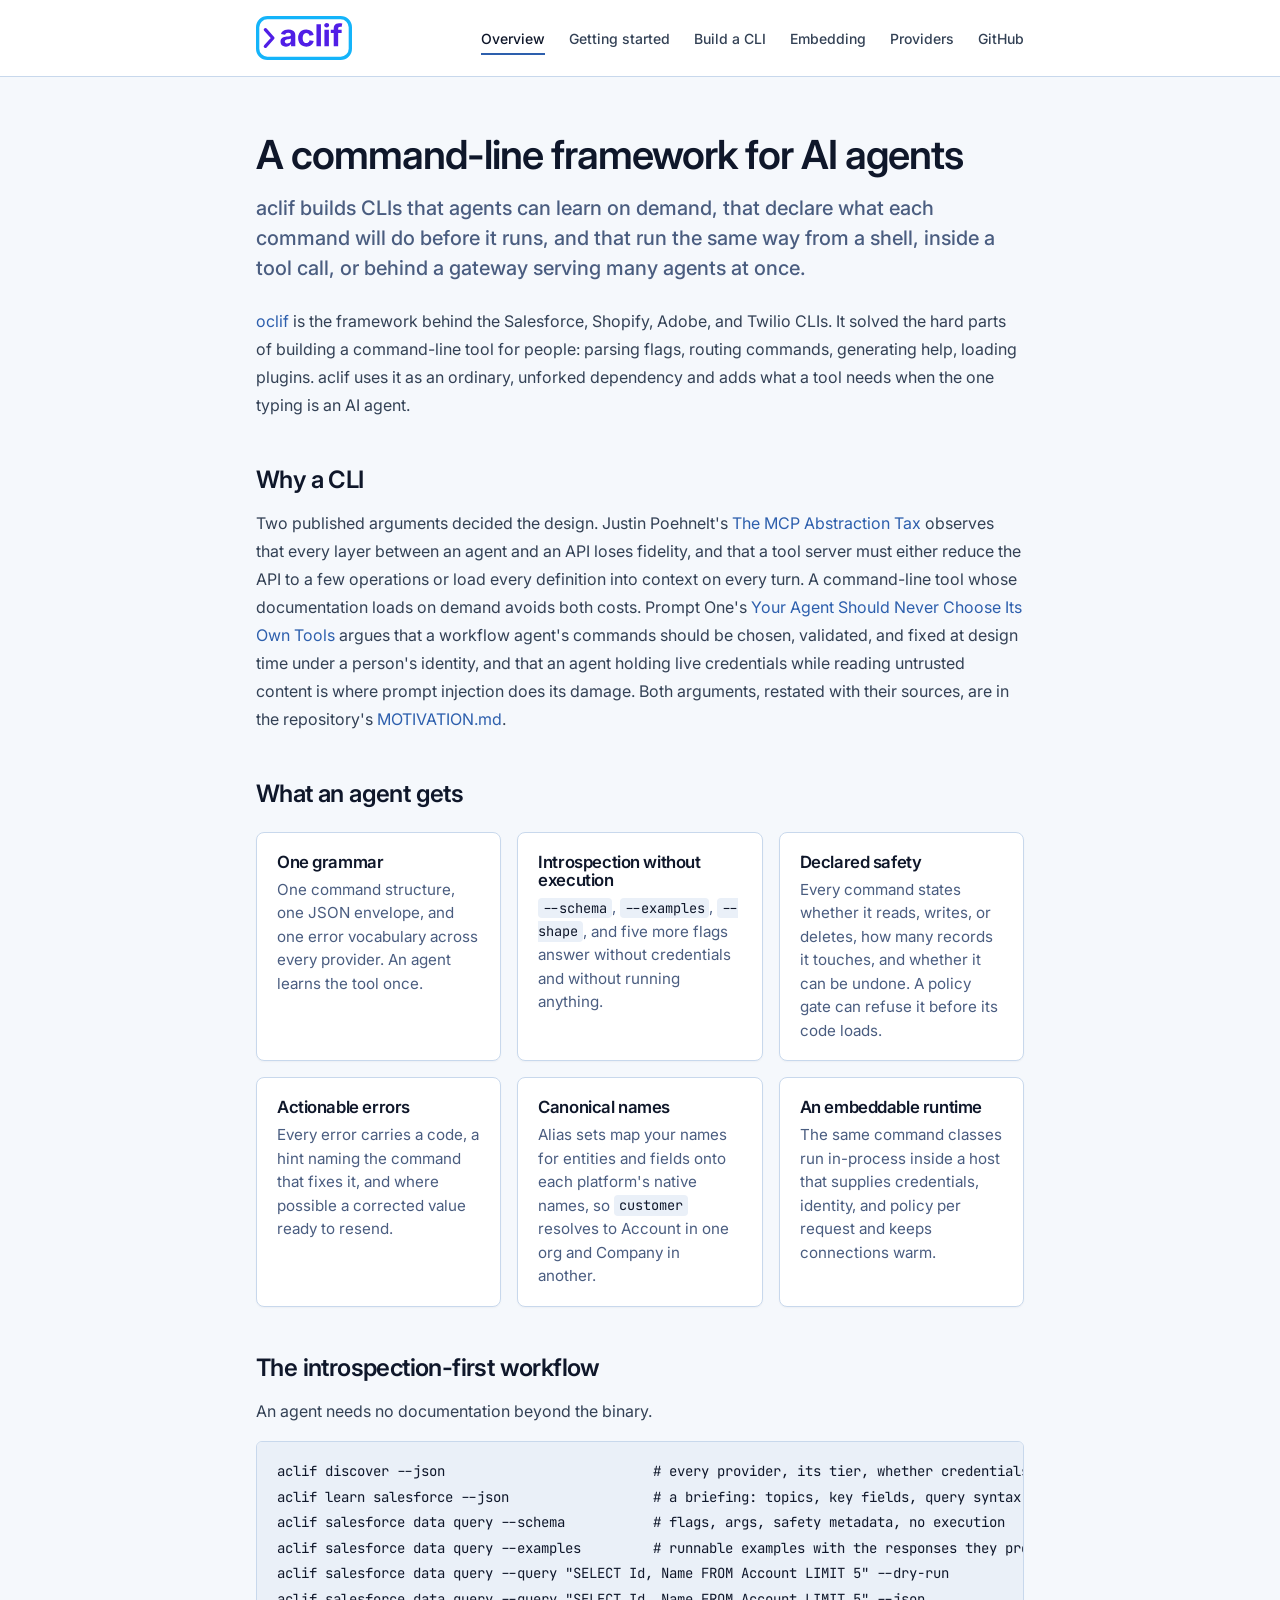
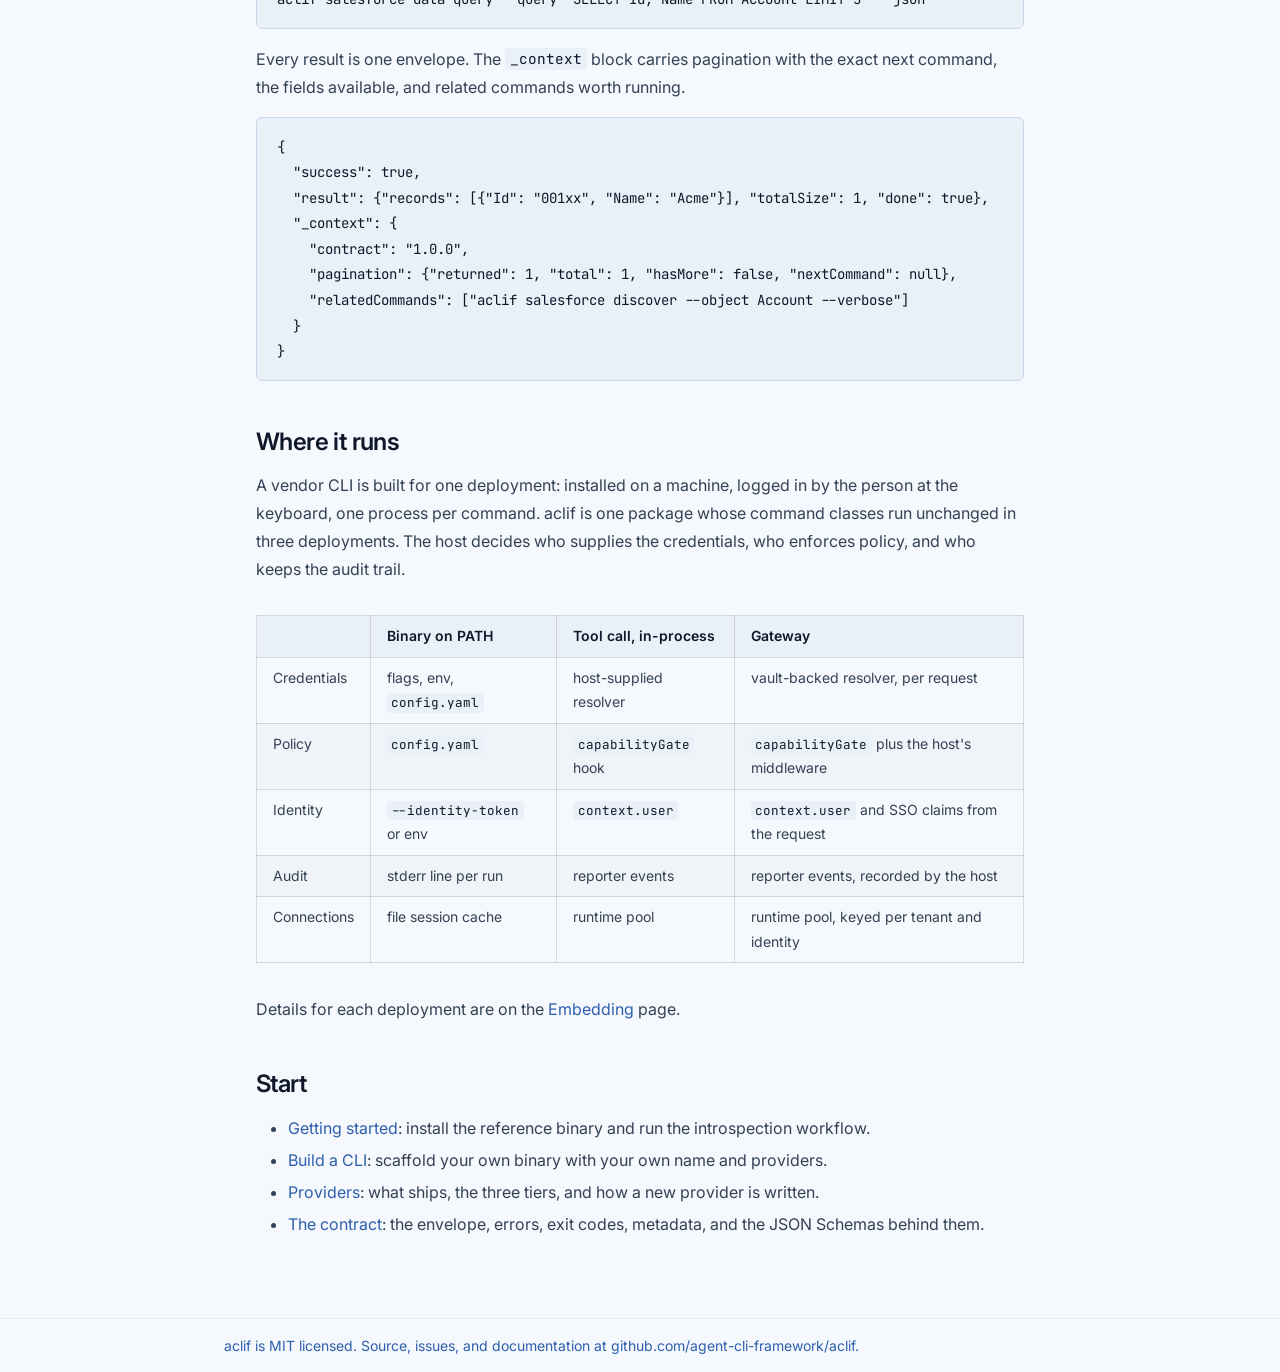
==== index.html @ 1b796805 "First draft" ====
<!doctype html>
<html lang="en">
<head>
<meta charset="utf-8">
<meta name="viewport" content="width=device-width, initial-scale=1">
<title>aclif, the Agent CLI Framework</title>
<meta name="description" content="aclif is a framework for building command-line tools that AI agents use to reach SaaS platforms: one grammar, self-describing commands, declared safety metadata, and an embeddable runtime.">
<link rel="preconnect" href="https://fonts.googleapis.com">
<link rel="preconnect" href="https://fonts.gstatic.com" crossorigin>
<link rel="stylesheet" href="https://fonts.googleapis.com/css2?family=Inter:wght@400;500;600;700&family=JetBrains+Mono:wght@400;500&display=swap">
<link rel="stylesheet" href="styles.css">
</head>
<body>
<header class="site">
  <div class="inner">
    <a class="brand" href="./"><img src="img/aclif-logo.svg" alt="aclif" width="96" height="44"></a>
    <nav>
      <a href="./" aria-current="page">Overview</a>
      <a href="getting-started.html">Getting started</a>
      <a href="build-a-cli.html">Build a CLI</a>
      <a href="embedding.html">Embedding</a>
      <a href="providers.html">Providers</a>
      <a href="https://github.com/agent-cli-framework/aclif">GitHub</a>
    </nav>
  </div>
</header>

<main>
<h1>A command-line framework for AI agents</h1>
<p class="lede">aclif builds CLIs that agents can learn on demand, that declare what each command will do before it runs, and that run the same way from a shell, inside a tool call, or behind a gateway serving many agents at once.</p>

<p><a href="https://oclif.io">oclif</a> is the framework behind the Salesforce, Shopify, Adobe, and Twilio CLIs. It solved the hard parts of building a command-line tool for people: parsing flags, routing commands, generating help, loading plugins. aclif uses it as an ordinary, unforked dependency and adds what a tool needs when the one typing is an AI agent.</p>

<h2>Why a CLI</h2>

<p>Two published arguments decided the design. Justin Poehnelt's <a href="https://justin.poehnelt.com/posts/mcp-abstraction-tax/">The MCP Abstraction Tax</a> observes that every layer between an agent and an API loses fidelity, and that a tool server must either reduce the API to a few operations or load every definition into context on every turn. A command-line tool whose documentation loads on demand avoids both costs. Prompt One's <a href="https://www.promptone.ai/blog/agent-should-never-choose-its-own-tools/">Your Agent Should Never Choose Its Own Tools</a> argues that a workflow agent's commands should be chosen, validated, and fixed at design time under a person's identity, and that an agent holding live credentials while reading untrusted content is where prompt injection does its damage. Both arguments, restated with their sources, are in the repository's <a href="https://github.com/agent-cli-framework/aclif/blob/main/docs/MOTIVATION.md">MOTIVATION.md</a>.</p>

<h2>What an agent gets</h2>

<div class="cards">
  <div class="card">
    <h3>One grammar</h3>
    <p>One command structure, one JSON envelope, and one error vocabulary across every provider. An agent learns the tool once.</p>
  </div>
  <div class="card">
    <h3>Introspection without execution</h3>
    <p><code>--schema</code>, <code>--examples</code>, <code>--shape</code>, and five more flags answer without credentials and without running anything.</p>
  </div>
  <div class="card">
    <h3>Declared safety</h3>
    <p>Every command states whether it reads, writes, or deletes, how many records it touches, and whether it can be undone. A policy gate can refuse it before its code loads.</p>
  </div>
  <div class="card">
    <h3>Actionable errors</h3>
    <p>Every error carries a code, a hint naming the command that fixes it, and where possible a corrected value ready to resend.</p>
  </div>
  <div class="card">
    <h3>Canonical names</h3>
    <p>Alias sets map your names for entities and fields onto each platform's native names, so <code>customer</code> resolves to Account in one org and Company in another.</p>
  </div>
  <div class="card">
    <h3>An embeddable runtime</h3>
    <p>The same command classes run in-process inside a host that supplies credentials, identity, and policy per request and keeps connections warm.</p>
  </div>
</div>

<h2>The introspection-first workflow</h2>

<p>An agent needs no documentation beyond the binary.</p>

<pre><code>aclif discover --json                          # every provider, its tier, whether credentials are configured
aclif learn salesforce --json                  # a briefing: topics, key fields, query syntax, auth paths
aclif salesforce data query --schema           # flags, args, safety metadata, no execution
aclif salesforce data query --examples         # runnable examples with the responses they produce
aclif salesforce data query --query "SELECT Id, Name FROM Account LIMIT 5" --dry-run
aclif salesforce data query --query "SELECT Id, Name FROM Account LIMIT 5" --json</code></pre>

<p>Every result is one envelope. The <code>_context</code> block carries pagination with the exact next command, the fields available, and related commands worth running.</p>

<pre><code>{
  "success": true,
  "result": {"records": [{"Id": "001xx", "Name": "Acme"}], "totalSize": 1, "done": true},
  "_context": {
    "contract": "1.0.0",
    "pagination": {"returned": 1, "total": 1, "hasMore": false, "nextCommand": null},
    "relatedCommands": ["aclif salesforce discover --object Account --verbose"]
  }
}</code></pre>

<h2>Where it runs</h2>

<p>A vendor CLI is built for one deployment: installed on a machine, logged in by the person at the keyboard, one process per command. aclif is one package whose command classes run unchanged in three deployments. The host decides who supplies the credentials, who enforces policy, and who keeps the audit trail.</p>

<div class="table-wrap">
<table>
<thead><tr><th></th><th>Binary on PATH</th><th>Tool call, in-process</th><th>Gateway</th></tr></thead>
<tbody>
<tr><td>Credentials</td><td>flags, env, <code>config.yaml</code></td><td>host-supplied resolver</td><td>vault-backed resolver, per request</td></tr>
<tr><td>Policy</td><td><code>config.yaml</code></td><td><code>capabilityGate</code> hook</td><td><code>capabilityGate</code> plus the host's middleware</td></tr>
<tr><td>Identity</td><td><code>--identity-token</code> or env</td><td><code>context.user</code></td><td><code>context.user</code> and SSO claims from the request</td></tr>
<tr><td>Audit</td><td>stderr line per run</td><td>reporter events</td><td>reporter events, recorded by the host</td></tr>
<tr><td>Connections</td><td>file session cache</td><td>runtime pool</td><td>runtime pool, keyed per tenant and identity</td></tr>
</tbody>
</table>
</div>

<p>Details for each deployment are on the <a href="embedding.html">Embedding</a> page.</p>

<h2>Start</h2>

<ul>
  <li><a href="getting-started.html">Getting started</a>: install the reference binary and run the introspection workflow.</li>
  <li><a href="build-a-cli.html">Build a CLI</a>: scaffold your own binary with your own name and providers.</li>
  <li><a href="providers.html">Providers</a>: what ships, the three tiers, and how a new provider is written.</li>
  <li><a href="https://github.com/agent-cli-framework/aclif/blob/main/docs/CONTRACT.md">The contract</a>: the envelope, errors, exit codes, metadata, and the JSON Schemas behind them.</li>
</ul>
</main>

<footer class="site">
  <div class="inner">
    aclif is MIT licensed. Source, issues, and documentation at <a href="https://github.com/agent-cli-framework/aclif">github.com/agent-cli-framework/aclif</a>.
  </div>
</footer>
</body>
</html>
---- styles.css ----
/* Tokens ported from the promptone.ai website theme ("Ocean Vivid"):
   blue-tinted neutrals for surfaces and borders, royal blue for every
   action, flat fills, dense radii. Light only, matching the site. */
:root {
  --bg100: #f5f8fc;   /* page ground */
  --bg200: #ffffff;   /* panels, header */
  --bg300: #eaf0f8;   /* tinted fills, code */
  --bg400: #c8d8ec;   /* borders, dividers */
  --fg100: #0f172a;   /* primary text */
  --fg200: #334155;   /* body text */
  --fg300: #4a5d80;   /* muted */
  --fg400: #2d5fad;   /* emphasized text, footer links */
  --accent100: #2d5fad; /* primary action */
  --accent200: #1e3a7b; /* links, hover */
  --accent300: #8cb4d8; /* highlight */
  --radius-sm: 0.25rem;
  --radius-md: 0.375rem;
  --radius-xl: 0.5rem;
  --shadow-card: 0 1px 2px rgba(15, 23, 42, 0.04);
  --shadow-card-hover: 0 2px 8px rgba(15, 23, 42, 0.08);
  --sans: "Inter", -apple-system, BlinkMacSystemFont, "Segoe UI", Roboto, sans-serif;
  --mono: "JetBrains Mono", "Fira Code", Consolas, monospace;
  --max: 768px;
  color-scheme: light;
}

*, *::before, *::after { box-sizing: border-box; margin: 0; padding: 0; }

html {
  -webkit-font-smoothing: antialiased;
  -moz-osx-font-smoothing: grayscale;
  text-rendering: optimizeLegibility;
  scroll-behavior: smooth;
}

body {
  background: var(--bg100);
  color: var(--fg100);
  font-family: var(--sans);
  font-size: 1rem;
  line-height: 1.5;
  min-height: 100vh;
}

::selection { background: var(--accent100); color: #fff; }
:focus-visible { outline: 2px solid var(--accent100); outline-offset: 2px; }

/* Header: white panel, blue-slate hairline, bold wordmark, medium nav links
   with a 2px royal-blue underline on hover and on the current page. */
header.site {
  position: sticky;
  top: 0;
  z-index: 20;
  background: var(--bg200);
  border-bottom: 1px solid var(--bg400);
}
header.site .inner {
  max-width: var(--max);
  margin: 0 auto;
  padding: 1rem 2rem;
  display: flex;
  flex-wrap: wrap;
  align-items: center;
  gap: 0.5rem 2rem;
}
header.site .brand {
  display: flex;
  align-items: center;
  margin-right: auto;
  text-decoration: none;
}
header.site .brand img {
  display: block;
  height: 44px;
  width: auto;
}
header.site nav {
  display: flex;
  flex-wrap: wrap;
  gap: 0.4rem 1.5rem;
}
header.site nav a {
  position: relative;
  color: var(--fg200);
  font-size: 0.875rem;
  font-weight: 500;
  text-decoration: none;
  padding: 0.25rem 0;
  transition: color 150ms ease;
}
header.site nav a::after {
  content: "";
  position: absolute;
  left: 0; right: 0; bottom: -2px;
  height: 2px;
  background: var(--accent100);
  transform: scaleX(0);
  transform-origin: left;
  transition: transform 150ms ease;
}
header.site nav a:hover,
header.site nav a[aria-current="page"] { color: var(--fg100); }
header.site nav a:hover::after,
header.site nav a[aria-current="page"]::after { transform: scaleX(1); }

/* Prose: the site's Article shell */
main {
  max-width: var(--max);
  margin: 0 auto;
  padding: 2rem 2rem 4rem;
  color: var(--fg200);
  line-height: 1.75;
}
@media (min-width: 1024px) {
  header.site .inner, main, footer.site .inner { padding-left: 4rem; padding-right: 4rem; }
  :root { --max: 896px; }
}

h1, h2, h3 {
  color: var(--fg100);
  font-weight: 600;
  line-height: 1.1;
  letter-spacing: -0.025em;
}
h1 { font-size: 2.5rem; margin: 1.5rem 0 1rem; }
h2 { font-size: 1.5rem; margin: 3rem 0 1rem; }
h3 { font-size: 1.25rem; margin: 2rem 0 0.5rem; }
p { margin: 1rem 0; }
p.lede {
  font-size: 1.25rem;
  font-weight: 500;
  line-height: 1.5;
  color: var(--fg300);
  margin: 0 0 1.5rem;
}
strong { color: var(--fg100); }

a { color: var(--accent100); text-decoration: none; }
main a:hover { text-decoration: underline; text-underline-offset: 2px; }

ul, ol { margin: 1rem 0; padding-left: 2rem; }
ul { list-style: disc; }
ol { list-style: decimal; }
li { margin: 0.25rem 0; }

/* Code: JetBrains Mono, tinted fill, dense radius */
code, kbd, samp, pre { font-family: var(--mono); }
code {
  font-size: 0.9em;
  background: var(--bg300);
  padding: 0.1em 0.35em;
  border-radius: var(--radius-sm);
  color: var(--fg100);
}
pre {
  background: var(--bg300);
  border: 1px solid var(--bg400);
  border-radius: var(--radius-md);
  padding: 1rem 1.25rem;
  margin: 1rem 0;
  overflow-x: auto;
  line-height: 1.6;
}
pre code {
  background: none;
  padding: 0;
  font-size: 0.875rem;
  color: var(--fg100);
}

/* Tables: bordered cells, tinted header row, faint even-row stripe */
.table-wrap { overflow-x: auto; margin: 2rem 0; }
table {
  border-collapse: collapse;
  border-spacing: 0;
  width: 100%;
  font-size: 0.875rem;
}
th, td {
  border: 1px solid rgba(0, 0, 0, 0.12);
  padding: 0.5rem 1rem;
  text-align: left;
  vertical-align: top;
}
th { background: var(--bg300); color: var(--fg100); font-weight: 600; }
tr:nth-child(even) td { background: rgba(0, 0, 0, 0.02); }

/* Cards: white panels on the blue-white ground, quiet elevation */
.cards {
  display: grid;
  grid-template-columns: repeat(auto-fit, minmax(230px, 1fr));
  gap: 1rem;
  margin: 1.5rem 0;
}
.card {
  background: var(--bg200);
  border: 1px solid var(--bg400);
  border-radius: var(--radius-xl);
  box-shadow: var(--shadow-card);
  padding: 1.25rem 1.25rem 1.1rem;
  transition: box-shadow 150ms ease;
}
.card:hover { box-shadow: var(--shadow-card-hover); }
.card h3 { margin: 0 0 0.4rem; font-size: 1.05rem; }
.card p { margin: 0; color: var(--fg300); font-size: 0.95rem; line-height: 1.55; }

.note {
  margin: 1rem 0;
  padding-left: 1rem;
  border-left: 3px solid var(--accent100);
  color: var(--fg300);
}

/* Footer: faint top rule, small blue-slate text */
footer.site {
  border-top: 1px solid rgba(0, 0, 0, 0.06);
  background: var(--bg100);
  color: var(--fg400);
  font-size: 0.875rem;
}
footer.site .inner {
  max-width: var(--max);
  margin: 0 auto;
  padding: 1rem 2rem;
}
footer.site a { color: var(--fg400); text-decoration: none; }
footer.site a:hover { color: var(--accent100); }
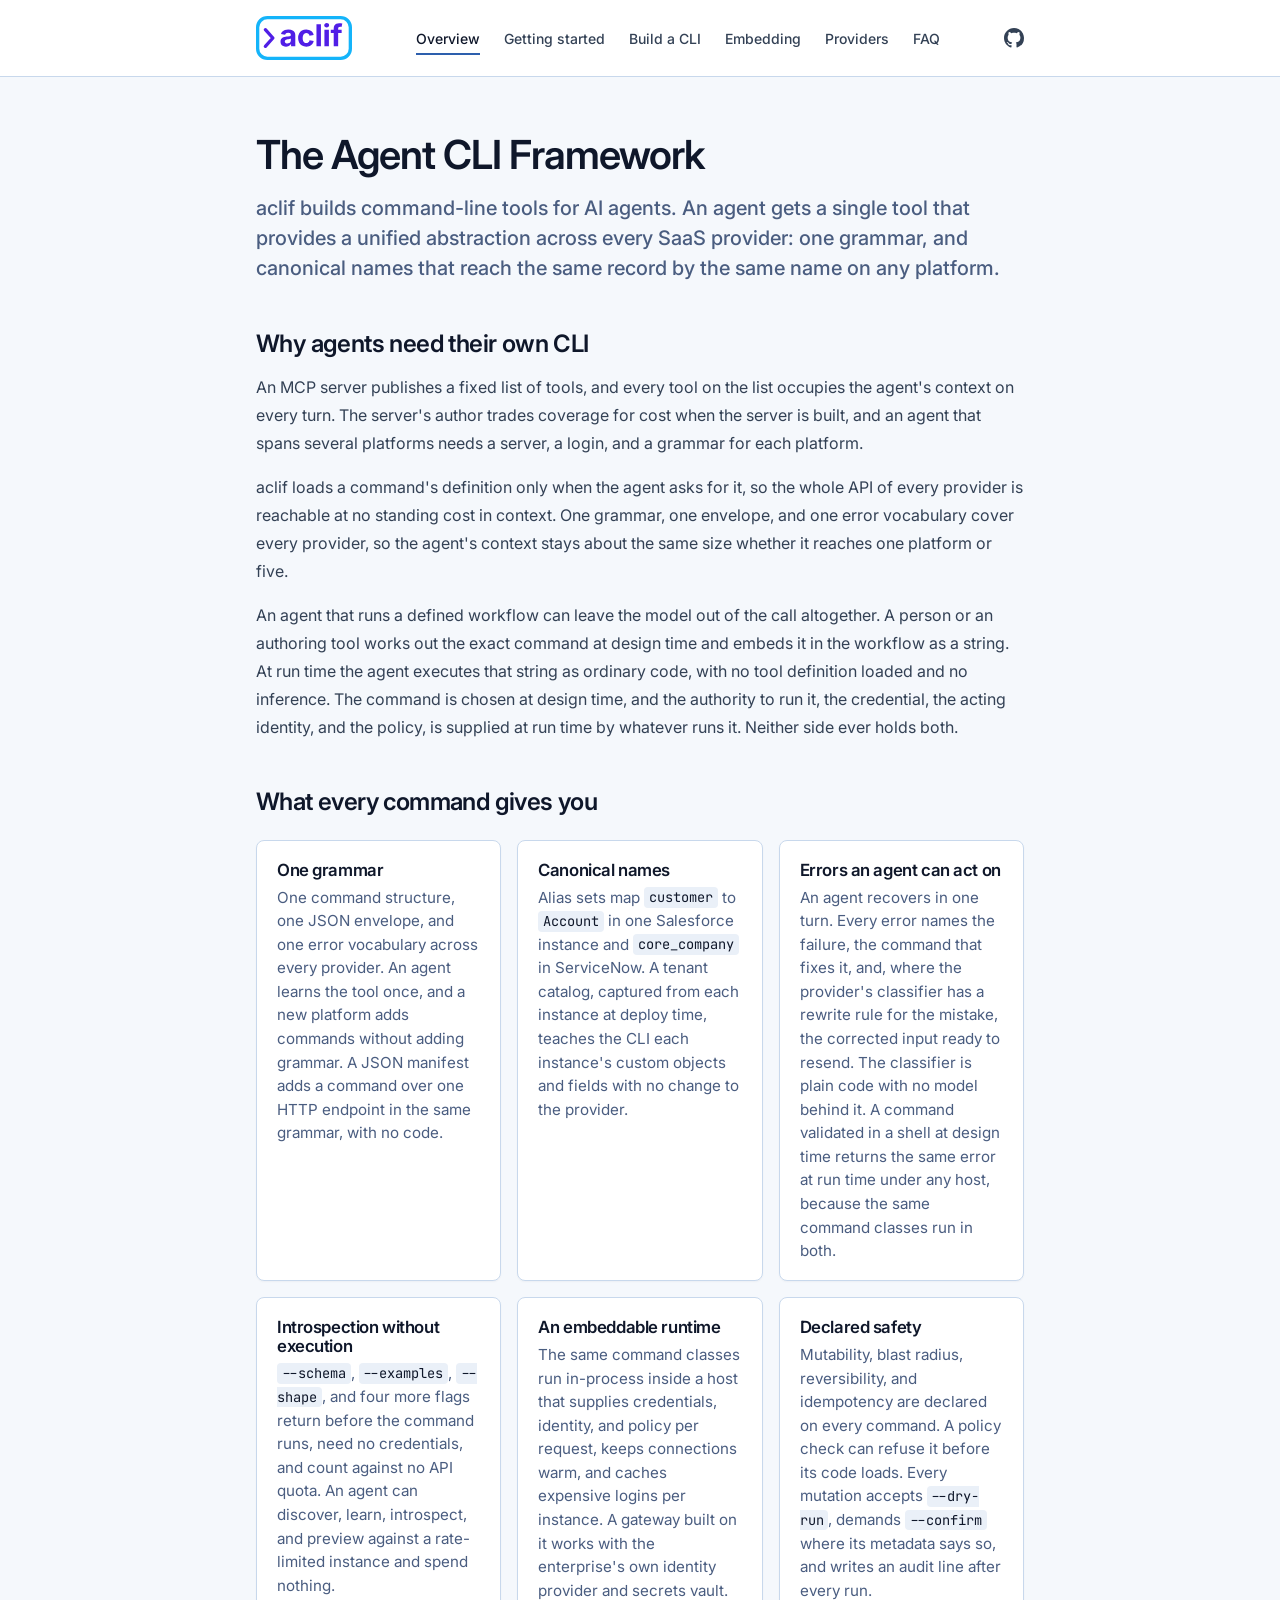
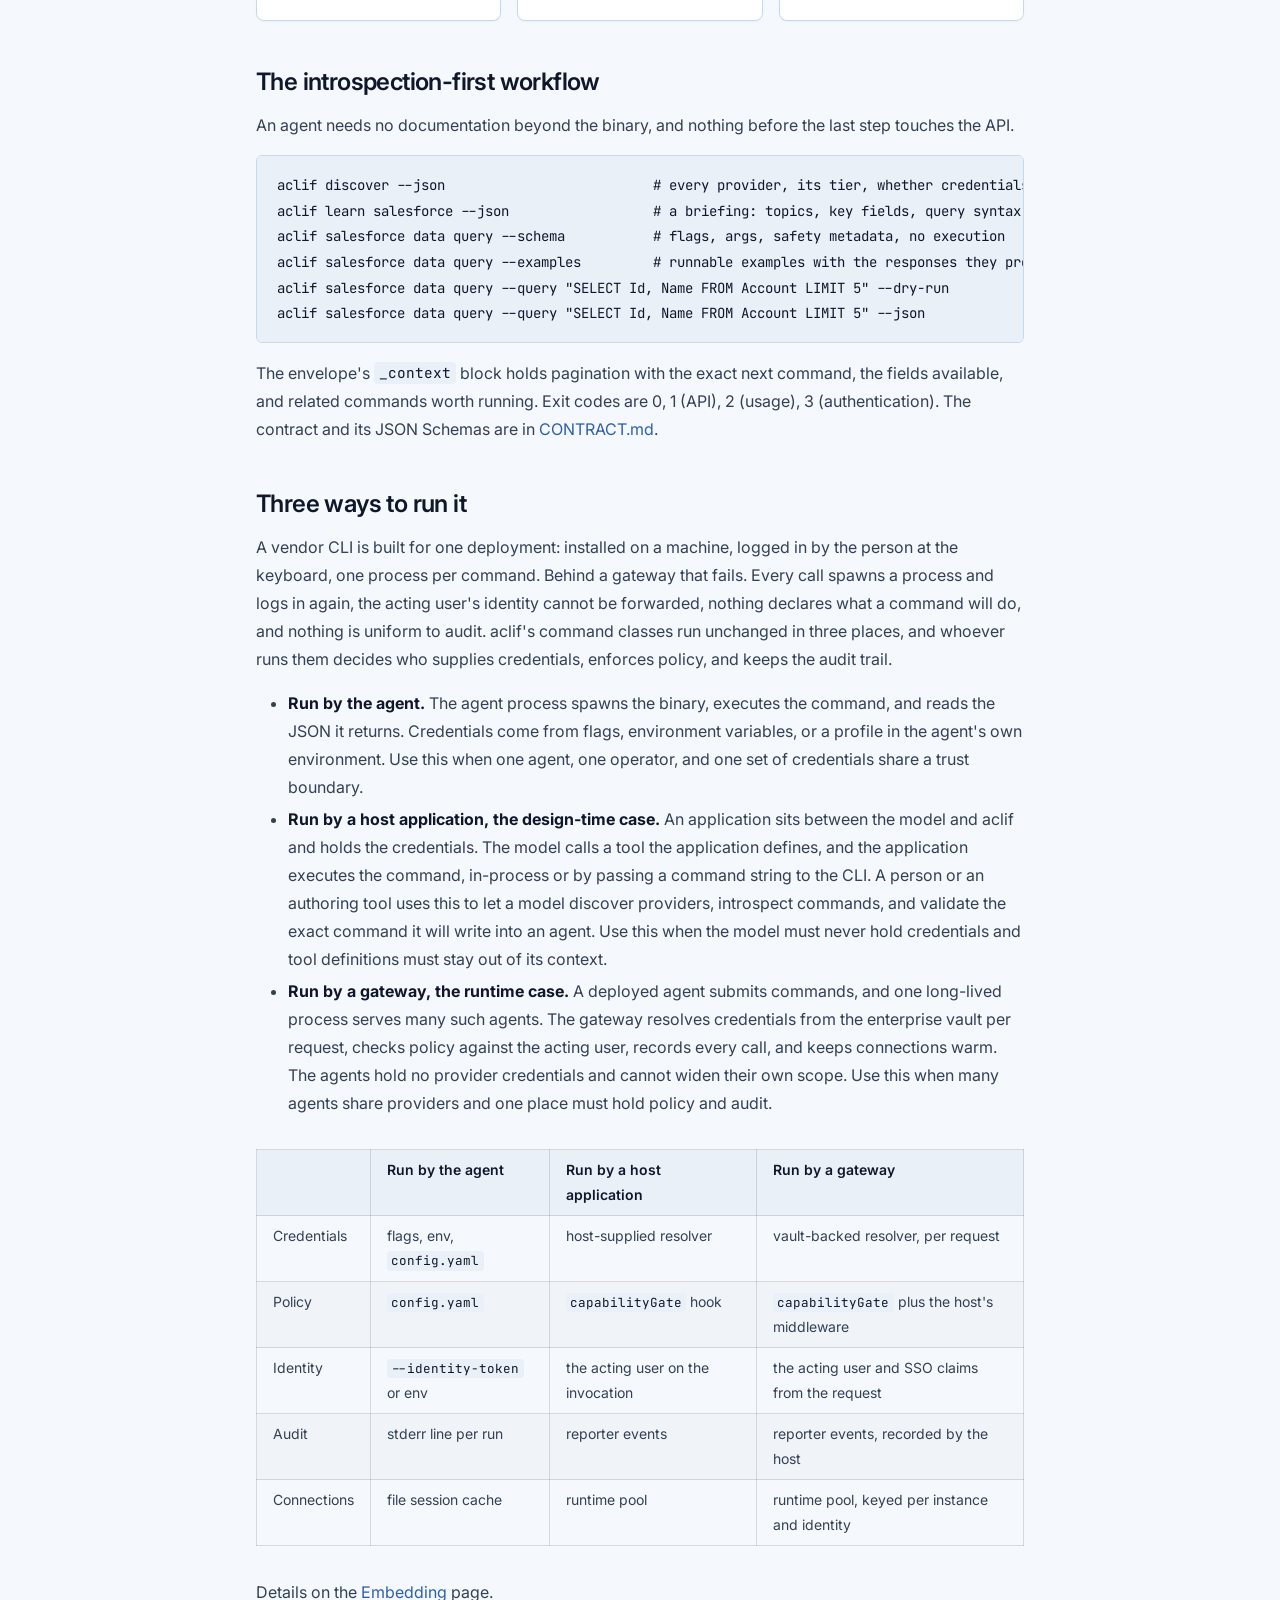
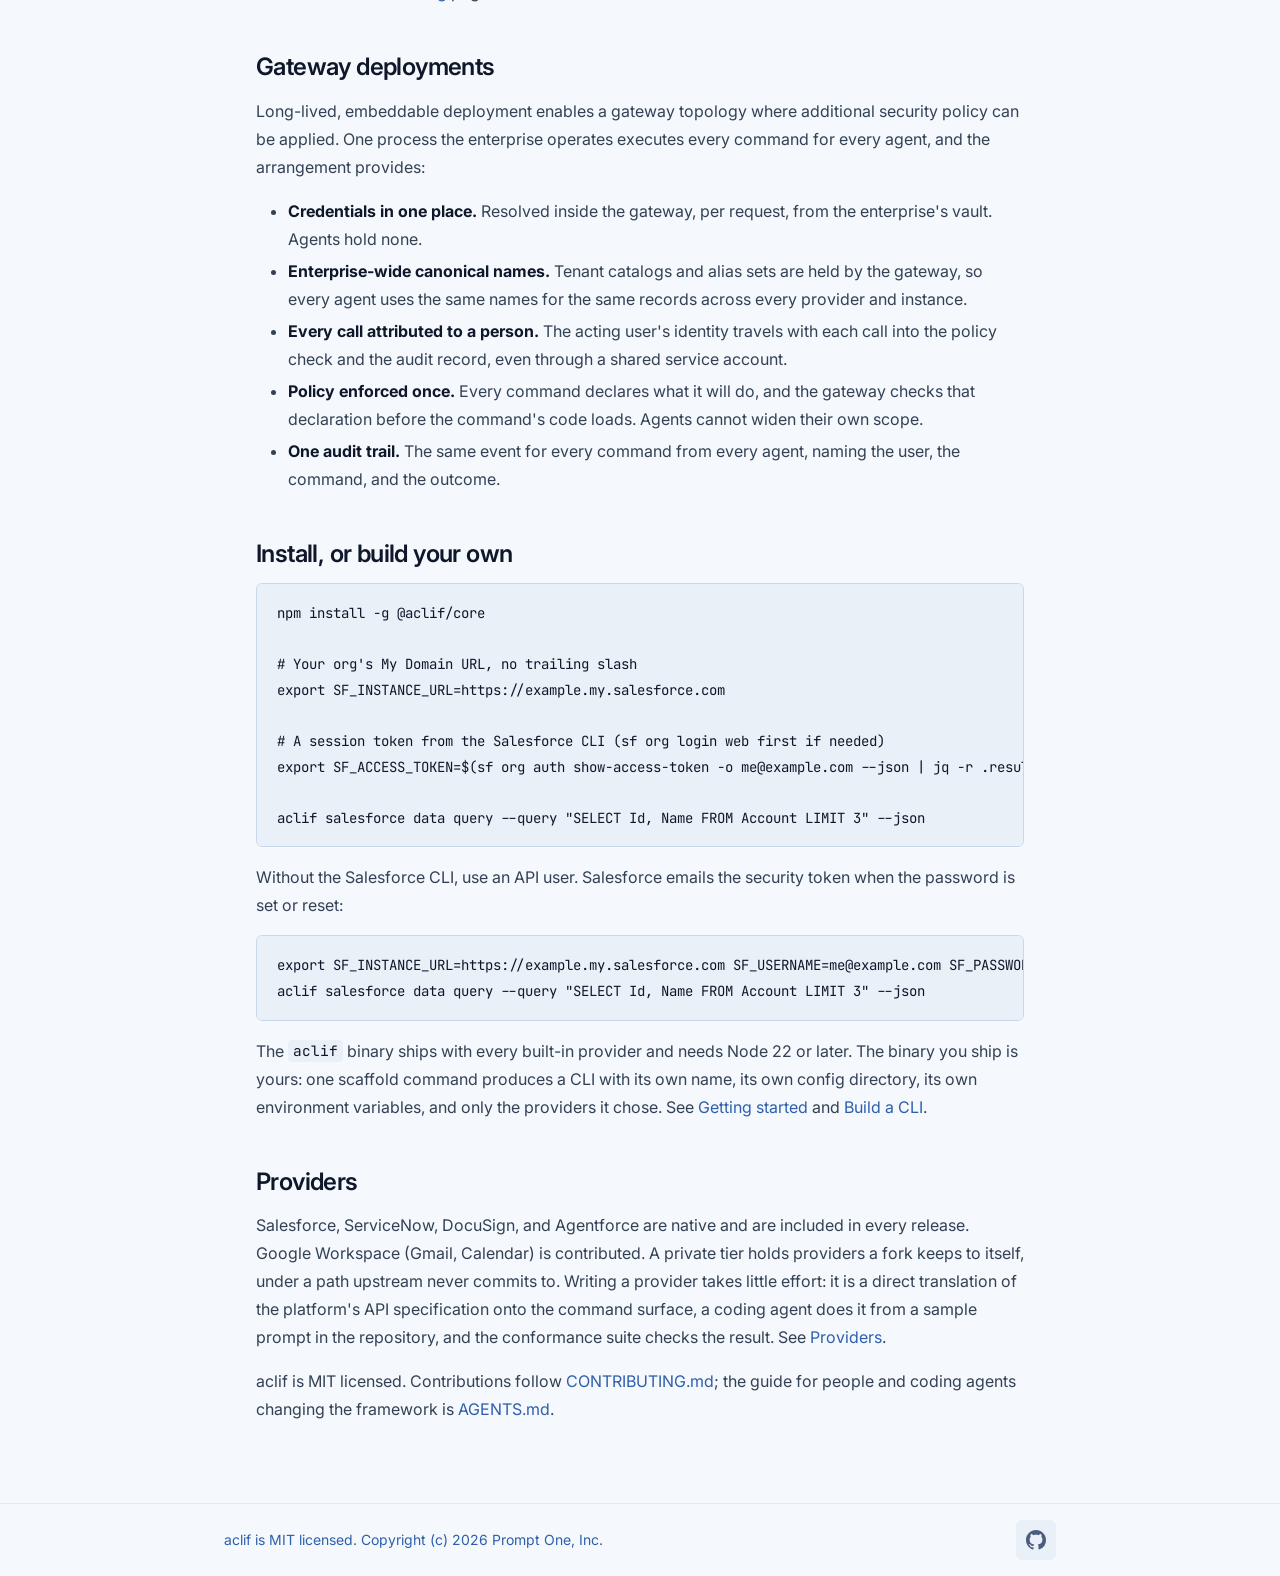
==== commit dd2cd9fb: "New pages for aclif website" ====
--- a/index.html
+++ b/index.html
@@ -3,8 +3,17 @@
 <head>
 <meta charset="utf-8">
 <meta name="viewport" content="width=device-width, initial-scale=1">
+<!-- Google tag (gtag.js) -->
+<script async src="https://www.googletagmanager.com/gtag/js?id=G-Q2RD0MYB1S"></script>
+<script>
+  window.dataLayer = window.dataLayer || [];
+  function gtag(){dataLayer.push(arguments);}
+  gtag('js', new Date());
+
+  gtag('config', 'G-Q2RD0MYB1S');
+</script>
 <title>aclif, the Agent CLI Framework</title>
-<meta name="description" content="aclif is a framework for building command-line tools that AI agents use to reach SaaS platforms: one grammar, self-describing commands, declared safety metadata, and an embeddable runtime.">
+<meta name="description" content="aclif is a framework for building command-line tools that AI agents use to reach SaaS platforms: one grammar, self-describing commands, declared safety metadata, and a runtime that runs the same commands from a shell, in a tool call, or behind a gateway.">
 <link rel="preconnect" href="https://fonts.googleapis.com">
 <link rel="preconnect" href="https://fonts.gstatic.com" crossorigin>
 <link rel="stylesheet" href="https://fonts.googleapis.com/css2?family=Inter:wght@400;500;600;700&family=JetBrains+Mono:wght@400;500&display=swap">
@@ -20,53 +29,110 @@
       <a href="build-a-cli.html">Build a CLI</a>
       <a href="embedding.html">Embedding</a>
       <a href="providers.html">Providers</a>
-      <a href="https://github.com/agent-cli-framework/aclif">GitHub</a>
+      <a href="faq.html">FAQ</a>
+      <a class="gh" href="https://github.com/agent-cli-framework/aclif" aria-label="aclif on GitHub" title="GitHub"><svg viewBox="0 0 16 16" width="20" height="20" aria-hidden="true"><path fill="currentColor" d="M8 0C3.58 0 0 3.58 0 8c0 3.54 2.29 6.53 5.47 7.59.4.07.55-.17.55-.38 0-.19-.01-.82-.01-1.49-2.01.37-2.53-.49-2.69-.94-.09-.23-.48-.94-.82-1.13-.28-.15-.68-.52-.01-.53.63-.01 1.08.58 1.23.82.72 1.21 1.87.87 2.33.66.07-.52.28-.87.51-1.07-1.78-.2-3.64-.89-3.64-3.95 0-.87.31-1.59.82-2.15-.08-.2-.36-1.02.08-2.12 0 0 .67-.21 2.2.82.64-.18 1.32-.27 2-.27.68 0 1.36.09 2 .27 1.53-1.04 2.2-.82 2.2-.82.44 1.1.16 1.92.08 2.12.51.56.82 1.27.82 2.15 0 3.07-1.87 3.75-3.65 3.95.29.25.54.73.54 1.48 0 1.07-.01 1.93-.01 2.2 0 .21.15.46.55.38A8.01 8.01 0 0 0 16 8c0-4.42-3.58-8-8-8z"/></svg></a>
     </nav>
   </div>
 </header>
 
 <main>
-<h1>A command-line framework for AI agents</h1>
-<p class="lede">aclif builds CLIs that agents can learn on demand, that declare what each command will do before it runs, and that run the same way from a shell, inside a tool call, or behind a gateway serving many agents at once.</p>
-
-<p><a href="https://oclif.io">oclif</a> is the framework behind the Salesforce, Shopify, Adobe, and Twilio CLIs. It solved the hard parts of building a command-line tool for people: parsing flags, routing commands, generating help, loading plugins. aclif uses it as an ordinary, unforked dependency and adds what a tool needs when the one typing is an AI agent.</p>
-
-<h2>Why a CLI</h2>
-
-<p>Two published arguments decided the design. Justin Poehnelt's <a href="https://justin.poehnelt.com/posts/mcp-abstraction-tax/">The MCP Abstraction Tax</a> observes that every layer between an agent and an API loses fidelity, and that a tool server must either reduce the API to a few operations or load every definition into context on every turn. A command-line tool whose documentation loads on demand avoids both costs. Prompt One's <a href="https://www.promptone.ai/blog/agent-should-never-choose-its-own-tools/">Your Agent Should Never Choose Its Own Tools</a> argues that a workflow agent's commands should be chosen, validated, and fixed at design time under a person's identity, and that an agent holding live credentials while reading untrusted content is where prompt injection does its damage. Both arguments, restated with their sources, are in the repository's <a href="https://github.com/agent-cli-framework/aclif/blob/main/docs/MOTIVATION.md">MOTIVATION.md</a>.</p>
-
-<h2>What an agent gets</h2>
+<h1>The Agent CLI Framework</h1>
+<p class="lede">aclif builds command-line tools for AI
+agents. An agent gets a single tool that provides a unified
+abstraction across every SaaS provider: one grammar, and
+canonical names that reach the same record by the same name
+on any platform.</p>
+
+<h2>Why agents need their own CLI</h2>
+
+<p>An MCP server publishes a fixed list of tools, and every
+tool on the list occupies the agent's context on every turn.
+The server's author trades coverage for cost when the server
+is built, and an agent that spans several platforms needs a
+server, a login, and a grammar for each platform.</p>
+
+<p>aclif loads a command's definition only when the agent
+asks for it, so the whole API of every provider is reachable
+at no standing cost in context. One grammar, one envelope,
+and one error vocabulary cover every provider, so the
+agent's context stays about the same size whether it reaches
+one platform or five.</p>
+
+<p>An agent that runs a defined workflow can leave the model
+out of the call altogether. A person or an authoring tool
+works out the exact command at design time and embeds it in
+the workflow as a string. At run time the agent executes
+that string as ordinary code, with no tool definition loaded
+and no inference. The command is chosen at design time, and
+the authority to run it, the credential, the acting
+identity, and the policy, is supplied at run time by
+whatever runs it. Neither side ever holds both.</p>
+
+<h2>What every command gives you</h2>
 
 <div class="cards">
   <div class="card">
     <h3>One grammar</h3>
-    <p>One command structure, one JSON envelope, and one error vocabulary across every provider. An agent learns the tool once.</p>
+    <p>One command structure, one JSON envelope, and one
+    error vocabulary across every provider. An agent learns
+    the tool once, and a new platform adds commands without
+    adding grammar. A JSON manifest adds a command over one
+    HTTP endpoint in the same grammar, with no code.</p>
+  </div>
+  <div class="card">
+    <h3>Canonical names</h3>
+    <p>Alias sets map <code>customer</code> to
+    <code>Account</code> in one Salesforce instance and
+    <code>core_company</code> in ServiceNow. A tenant
+    catalog, captured from each instance at deploy time,
+    teaches the CLI each instance's custom objects and
+    fields with no change to the provider.</p>
+  </div>
+  <div class="card">
+    <h3>Errors an agent can act on</h3>
+    <p>An agent recovers in one turn. Every error names the
+    failure, the command that fixes it, and, where the
+    provider's classifier has a rewrite rule for the
+    mistake, the corrected input ready to resend. The
+    classifier is plain code with no model behind it. A
+    command validated in a shell at design time returns the
+    same error at run time under any host, because the same
+    command classes run in both.</p>
   </div>
   <div class="card">
     <h3>Introspection without execution</h3>
-    <p><code>--schema</code>, <code>--examples</code>, <code>--shape</code>, and five more flags answer without credentials and without running anything.</p>
+    <p><code>--schema</code>, <code>--examples</code>,
+    <code>--shape</code>, and four more flags return before
+    the command runs, need no credentials, and count against
+    no API quota. An agent can discover, learn, introspect,
+    and preview against a rate-limited instance and spend
+    nothing.</p>
+  </div>
+  <div class="card">
+    <h3>An embeddable runtime</h3>
+    <p>The same command classes run in-process inside a host
+    that supplies credentials, identity, and policy per
+    request, keeps connections warm, and caches expensive
+    logins per instance. A gateway built on it works with
+    the enterprise's own identity provider and secrets
+    vault.</p>
   </div>
   <div class="card">
     <h3>Declared safety</h3>
-    <p>Every command states whether it reads, writes, or deletes, how many records it touches, and whether it can be undone. A policy gate can refuse it before its code loads.</p>
-  </div>
-  <div class="card">
-    <h3>Actionable errors</h3>
-    <p>Every error carries a code, a hint naming the command that fixes it, and where possible a corrected value ready to resend.</p>
-  </div>
-  <div class="card">
-    <h3>Canonical names</h3>
-    <p>Alias sets map your names for entities and fields onto each platform's native names, so <code>customer</code> resolves to Account in one org and Company in another.</p>
-  </div>
-  <div class="card">
-    <h3>An embeddable runtime</h3>
-    <p>The same command classes run in-process inside a host that supplies credentials, identity, and policy per request and keeps connections warm.</p>
+    <p>Mutability, blast radius, reversibility, and
+    idempotency are declared on every command. A policy
+    check
+    can refuse it before its code loads. Every mutation
+    accepts <code>--dry-run</code>, demands
+    <code>--confirm</code> where its metadata says so, and
+    writes an audit line after every run.</p>
   </div>
 </div>
 
 <h2>The introspection-first workflow</h2>
 
-<p>An agent needs no documentation beyond the binary.</p>
+<p>An agent needs no documentation beyond the binary, and
+nothing before the last step touches the API.</p>
 
 <pre><code>aclif discover --json                          # every provider, its tier, whether credentials are configured
 aclif learn salesforce --json                  # a briefing: topics, key fields, query syntax, auth paths
@@ -75,50 +141,158 @@
 aclif salesforce data query --query "SELECT Id, Name FROM Account LIMIT 5" --dry-run
 aclif salesforce data query --query "SELECT Id, Name FROM Account LIMIT 5" --json</code></pre>
 
-<p>Every result is one envelope. The <code>_context</code> block carries pagination with the exact next command, the fields available, and related commands worth running.</p>
-
-<pre><code>{
-  "success": true,
-  "result": {"records": [{"Id": "001xx", "Name": "Acme"}], "totalSize": 1, "done": true},
-  "_context": {
-    "contract": "1.0.0",
-    "pagination": {"returned": 1, "total": 1, "hasMore": false, "nextCommand": null},
-    "relatedCommands": ["aclif salesforce discover --object Account --verbose"]
-  }
-}</code></pre>
-
-<h2>Where it runs</h2>
-
-<p>A vendor CLI is built for one deployment: installed on a machine, logged in by the person at the keyboard, one process per command. aclif is one package whose command classes run unchanged in three deployments. The host decides who supplies the credentials, who enforces policy, and who keeps the audit trail.</p>
+<p>The envelope's <code>_context</code> block holds
+pagination with the exact next command, the fields
+available, and related commands worth running. Exit codes
+are 0, 1 (API), 2 (usage), 3 (authentication). The contract
+and its JSON Schemas are in
+<a href="https://github.com/agent-cli-framework/aclif/blob/main/docs/CONTRACT.md">CONTRACT.md</a>.</p>
+
+<h2>Three ways to run it</h2>
+
+<p>A vendor CLI is built for one deployment: installed on a
+machine, logged in by the person at the keyboard, one
+process per command. Behind a gateway that fails. Every call
+spawns a process and logs in again, the acting user's
+identity cannot be forwarded, nothing declares what a
+command will do, and nothing is uniform to audit. aclif's
+command classes run unchanged in three places, and whoever
+runs them decides who supplies credentials, enforces policy,
+and keeps the audit trail.</p>
+
+<ul>
+  <li><strong>Run by the agent.</strong> The agent process
+  spawns the binary, executes the command, and reads the
+  JSON it returns. Credentials come from flags, environment
+  variables, or a profile in the agent's own environment.
+  Use this when one agent, one operator, and one set of
+  credentials share a trust boundary.</li>
+  <li><strong>Run by a host application, the design-time
+  case.</strong> An application sits between the model and
+  aclif and holds the credentials. The model calls a tool
+  the application defines, and the application executes the
+  command, in-process or by passing a command string to the
+  CLI. A person or an authoring tool uses this to let a
+  model discover providers, introspect commands, and
+  validate the exact command it will write into an agent.
+  Use this when the
+  model must never hold credentials and tool definitions
+  must stay out of its context.</li>
+  <li><strong>Run by a gateway, the runtime case.</strong> A
+  deployed agent submits commands, and one long-lived
+  process serves many such agents. The gateway resolves
+  credentials from the enterprise vault per request, checks
+  policy against the acting user, records every call, and
+  keeps connections warm. The agents hold no provider
+  credentials and cannot widen their own scope. Use this
+  when many agents share providers and one place must hold
+  policy and audit.</li>
+</ul>
 
 <div class="table-wrap">
 <table>
-<thead><tr><th></th><th>Binary on PATH</th><th>Tool call, in-process</th><th>Gateway</th></tr></thead>
+<thead><tr><th></th><th>Run by the agent</th><th>Run by a
+host application</th><th>Run by a gateway</th></tr></thead>
 <tbody>
-<tr><td>Credentials</td><td>flags, env, <code>config.yaml</code></td><td>host-supplied resolver</td><td>vault-backed resolver, per request</td></tr>
-<tr><td>Policy</td><td><code>config.yaml</code></td><td><code>capabilityGate</code> hook</td><td><code>capabilityGate</code> plus the host's middleware</td></tr>
-<tr><td>Identity</td><td><code>--identity-token</code> or env</td><td><code>context.user</code></td><td><code>context.user</code> and SSO claims from the request</td></tr>
-<tr><td>Audit</td><td>stderr line per run</td><td>reporter events</td><td>reporter events, recorded by the host</td></tr>
-<tr><td>Connections</td><td>file session cache</td><td>runtime pool</td><td>runtime pool, keyed per tenant and identity</td></tr>
+<tr><td>Credentials</td><td>flags, env,
+<code>config.yaml</code></td><td>host-supplied resolver</td><td>vault-backed
+resolver, per request</td></tr>
+<tr><td>Policy</td><td><code>config.yaml</code></td><td><code>capabilityGate</code>
+hook</td><td><code>capabilityGate</code> plus the host's
+middleware</td></tr>
+<tr><td>Identity</td><td><code>--identity-token</code> or
+env</td><td>the acting user on the invocation</td><td>the
+acting user and SSO claims from the request</td></tr>
+<tr><td>Audit</td><td>stderr line per run</td><td>reporter
+events</td><td>reporter events, recorded by the host</td></tr>
+<tr><td>Connections</td><td>file session cache</td><td>runtime
+pool</td><td>runtime pool, keyed per instance and identity</td></tr>
 </tbody>
 </table>
 </div>
 
-<p>Details for each deployment are on the <a href="embedding.html">Embedding</a> page.</p>
-
-<h2>Start</h2>
+<p>Details on the <a href="embedding.html">Embedding</a>
+page.</p>
+
+<h2>Gateway deployments</h2>
+
+<p>Long-lived, embeddable deployment enables a gateway
+topology where additional security policy can be applied.
+One process the enterprise operates executes every command for
+every agent, and the arrangement provides:</p>
 
 <ul>
-  <li><a href="getting-started.html">Getting started</a>: install the reference binary and run the introspection workflow.</li>
-  <li><a href="build-a-cli.html">Build a CLI</a>: scaffold your own binary with your own name and providers.</li>
-  <li><a href="providers.html">Providers</a>: what ships, the three tiers, and how a new provider is written.</li>
-  <li><a href="https://github.com/agent-cli-framework/aclif/blob/main/docs/CONTRACT.md">The contract</a>: the envelope, errors, exit codes, metadata, and the JSON Schemas behind them.</li>
+  <li><strong>Credentials in one place.</strong> Resolved
+  inside the gateway, per request, from the enterprise's
+  vault. Agents hold none.</li>
+  <li><strong>Enterprise-wide canonical names.</strong>
+  Tenant catalogs and alias sets are held by the gateway, so
+  every agent uses the same names for the same records
+  across every provider and instance.</li>
+  <li><strong>Every call attributed to a person.</strong>
+  The acting user's identity travels with each call into the
+  policy check and the audit record, even through a shared
+  service account.</li>
+  <li><strong>Policy enforced once.</strong> Every command
+  declares what it will do, and the gateway checks that
+  declaration before the command's code loads. Agents cannot
+  widen their own scope.</li>
+  <li><strong>One audit trail.</strong> The same event for
+  every command from every agent, naming the user, the
+  command, and the outcome.</li>
+
 </ul>
+
+<h2>Install, or build your own</h2>
+
+<pre><code>npm install -g @aclif/core
+
+# Your org's My Domain URL, no trailing slash
+export SF_INSTANCE_URL=https://example.my.salesforce.com
+
+# A session token from the Salesforce CLI (sf org login web first if needed)
+export SF_ACCESS_TOKEN=$(sf org auth show-access-token -o me@example.com --json | jq -r .result.accessToken)
+
+aclif salesforce data query --query "SELECT Id, Name FROM Account LIMIT 3" --json</code></pre>
+
+<p>Without the Salesforce CLI, use an API user. Salesforce
+emails the security token when the password is set or reset:</p>
+
+<pre><code>export SF_INSTANCE_URL=https://example.my.salesforce.com SF_USERNAME=me@example.com SF_PASSWORD=... SF_SECURITY_TOKEN=...
+aclif salesforce data query --query "SELECT Id, Name FROM Account LIMIT 3" --json</code></pre>
+
+<p>The <code>aclif</code> binary ships with every built-in
+provider and needs Node 22 or later. The binary you ship is
+yours: one scaffold command produces a CLI with its own
+name, its own config directory, its own environment
+variables, and only the providers it chose. See
+<a href="getting-started.html">Getting started</a> and
+<a href="build-a-cli.html">Build a CLI</a>.</p>
+
+<h2>Providers</h2>
+
+<p>Salesforce, ServiceNow, DocuSign, and Agentforce are
+native and are included in every release. Google Workspace
+(Gmail, Calendar) is contributed. A private tier holds
+providers a fork keeps to itself, under a path upstream
+never commits to. Writing a provider takes little effort: it
+is a direct translation of the platform's API specification
+onto the command surface, a coding agent does it from a
+sample prompt in the repository, and the conformance suite
+checks the result. See <a href="providers.html">Providers</a>.</p>
+
+<p>aclif is MIT licensed. Contributions follow
+<a href="https://github.com/agent-cli-framework/aclif/blob/main/CONTRIBUTING.md">CONTRIBUTING.md</a>;
+the guide for people and coding agents changing the
+framework is
+<a href="https://github.com/agent-cli-framework/aclif/blob/main/AGENTS.md">AGENTS.md</a>.</p>
 </main>
 
 <footer class="site">
   <div class="inner">
-    aclif is MIT licensed. Source, issues, and documentation at <a href="https://github.com/agent-cli-framework/aclif">github.com/agent-cli-framework/aclif</a>.
+    <span>aclif is MIT licensed. Copyright (c) 2026 Prompt
+    One, Inc.</span>
+    <a class="gh-button" href="https://github.com/agent-cli-framework/aclif" aria-label="aclif on GitHub" title="github.com/agent-cli-framework/aclif"><svg viewBox="0 0 16 16" width="20" height="20" aria-hidden="true"><path fill="currentColor" d="M8 0C3.58 0 0 3.58 0 8c0 3.54 2.29 6.53 5.47 7.59.4.07.55-.17.55-.38 0-.19-.01-.82-.01-1.49-2.01.37-2.53-.49-2.69-.94-.09-.23-.48-.94-.82-1.13-.28-.15-.68-.52-.01-.53.63-.01 1.08.58 1.23.82.72 1.21 1.87.87 2.33.66.07-.52.28-.87.51-1.07-1.78-.2-3.64-.89-3.64-3.95 0-.87.31-1.59.82-2.15-.08-.2-.36-1.02.08-2.12 0 0 .67-.21 2.2.82.64-.18 1.32-.27 2-.27.68 0 1.36.09 2 .27 1.53-1.04 2.2-.82 2.2-.82.44 1.1.16 1.92.08 2.12.51.56.82 1.27.82 2.15 0 3.07-1.87 3.75-3.65 3.95.29.25.54.73.54 1.48 0 1.07-.01 1.93-.01 2.2 0 .21.15.46.55.38A8.01 8.01 0 0 0 16 8c0-4.42-3.58-8-8-8z"/></svg></a>
   </div>
 </footer>
 </body>
--- a/styles.css
+++ b/styles.css
@@ -61,12 +61,12 @@
   display: flex;
   flex-wrap: wrap;
   align-items: center;
+  justify-content: center;
   gap: 0.5rem 2rem;
 }
 header.site .brand {
   display: flex;
   align-items: center;
-  margin-right: auto;
   text-decoration: none;
 }
 header.site .brand img {
@@ -74,10 +74,17 @@
   height: 44px;
   width: auto;
 }
+/* The text links sit centred between the logo and the GitHub button, which is
+   pinned to the right edge; the padding reserves the button's column so the
+   centring excludes it. */
 header.site nav {
+  position: relative;
+  flex: 1 1 auto;
   display: flex;
   flex-wrap: wrap;
+  justify-content: center;
   gap: 0.4rem 1.5rem;
+  padding-right: calc(20px + 2rem);
 }
 header.site nav a {
   position: relative;
@@ -102,6 +109,10 @@
 header.site nav a[aria-current="page"] { color: var(--fg100); }
 header.site nav a:hover::after,
 header.site nav a[aria-current="page"]::after { transform: scaleX(1); }
+header.site nav a.gh { position: absolute; right: 0; top: 50%; transform: translateY(-50%); display: inline-flex; align-items: center; color: var(--fg200); padding: 0; }
+header.site nav a.gh::after { display: none; }
+header.site nav a.gh:hover { color: var(--accent100); }
+header.site nav a.gh svg { display: block; }
 
 /* Prose: the site's Article shell */
 main {
@@ -211,7 +222,7 @@
   color: var(--fg300);
 }
 
-/* Footer: faint top rule, small blue-slate text */
+/* Footer: faint top rule, small blue-slate text, square GitHub tile as on the site */
 footer.site {
   border-top: 1px solid rgba(0, 0, 0, 0.06);
   background: var(--bg100);
@@ -222,6 +233,74 @@
   max-width: var(--max);
   margin: 0 auto;
   padding: 1rem 2rem;
-}
-footer.site a { color: var(--fg400); text-decoration: none; }
-footer.site a:hover { color: var(--accent100); }
+  display: flex;
+  align-items: center;
+  justify-content: space-between;
+  gap: 1rem;
+}
+footer.site a.gh-button {
+  flex: none;
+  display: inline-flex;
+  align-items: center;
+  justify-content: center;
+  width: 40px;
+  height: 40px;
+  border-radius: var(--radius-md);
+  background: var(--bg300);
+  color: var(--fg300);
+  text-decoration: none;
+  transition: background 150ms ease, color 150ms ease;
+}
+footer.site a.gh-button:hover { background: var(--accent100); color: #fff; }
+footer.site a.gh-button svg { display: block; }
+
+/* FAQ: one expandable block per question, numbered, matching the card panels */
+details.faq {
+  background: var(--bg200);
+  border: 1px solid var(--bg400);
+  border-radius: var(--radius-xl);
+  box-shadow: var(--shadow-card);
+  margin: 0.75rem 0;
+  transition: box-shadow 150ms ease;
+}
+details.faq:hover, details.faq[open] { box-shadow: var(--shadow-card-hover); }
+details.faq summary {
+  display: flex;
+  align-items: baseline;
+  gap: 0.75rem;
+  cursor: pointer;
+  list-style: none;
+  padding: 0.9rem 1.25rem;
+  color: var(--fg100);
+  font-weight: 600;
+  font-size: 1.05rem;
+  line-height: 1.4;
+}
+details.faq summary::-webkit-details-marker { display: none; }
+details.faq summary .num {
+  flex: none;
+  color: var(--accent100);
+  font-family: var(--mono);
+  font-size: 0.875rem;
+  font-weight: 500;
+  min-width: 1.5rem;
+}
+details.faq summary .q { flex: 1 1 auto; }
+details.faq summary::after {
+  content: "+";
+  flex: none;
+  color: var(--fg300);
+  font-family: var(--mono);
+  font-size: 1.1rem;
+  line-height: 1;
+  transition: transform 150ms ease;
+}
+details.faq[open] summary::after { content: "\2212"; }
+details.faq .answer {
+  padding: 0 1.25rem 0.5rem calc(1.25rem + 1.5rem + 0.75rem);
+  border-top: 1px solid var(--bg400);
+}
+details.faq .answer > :first-child { margin-top: 1rem; }
+@media (max-width: 600px) {
+  details.faq .answer { padding-left: 1.25rem; }
+}
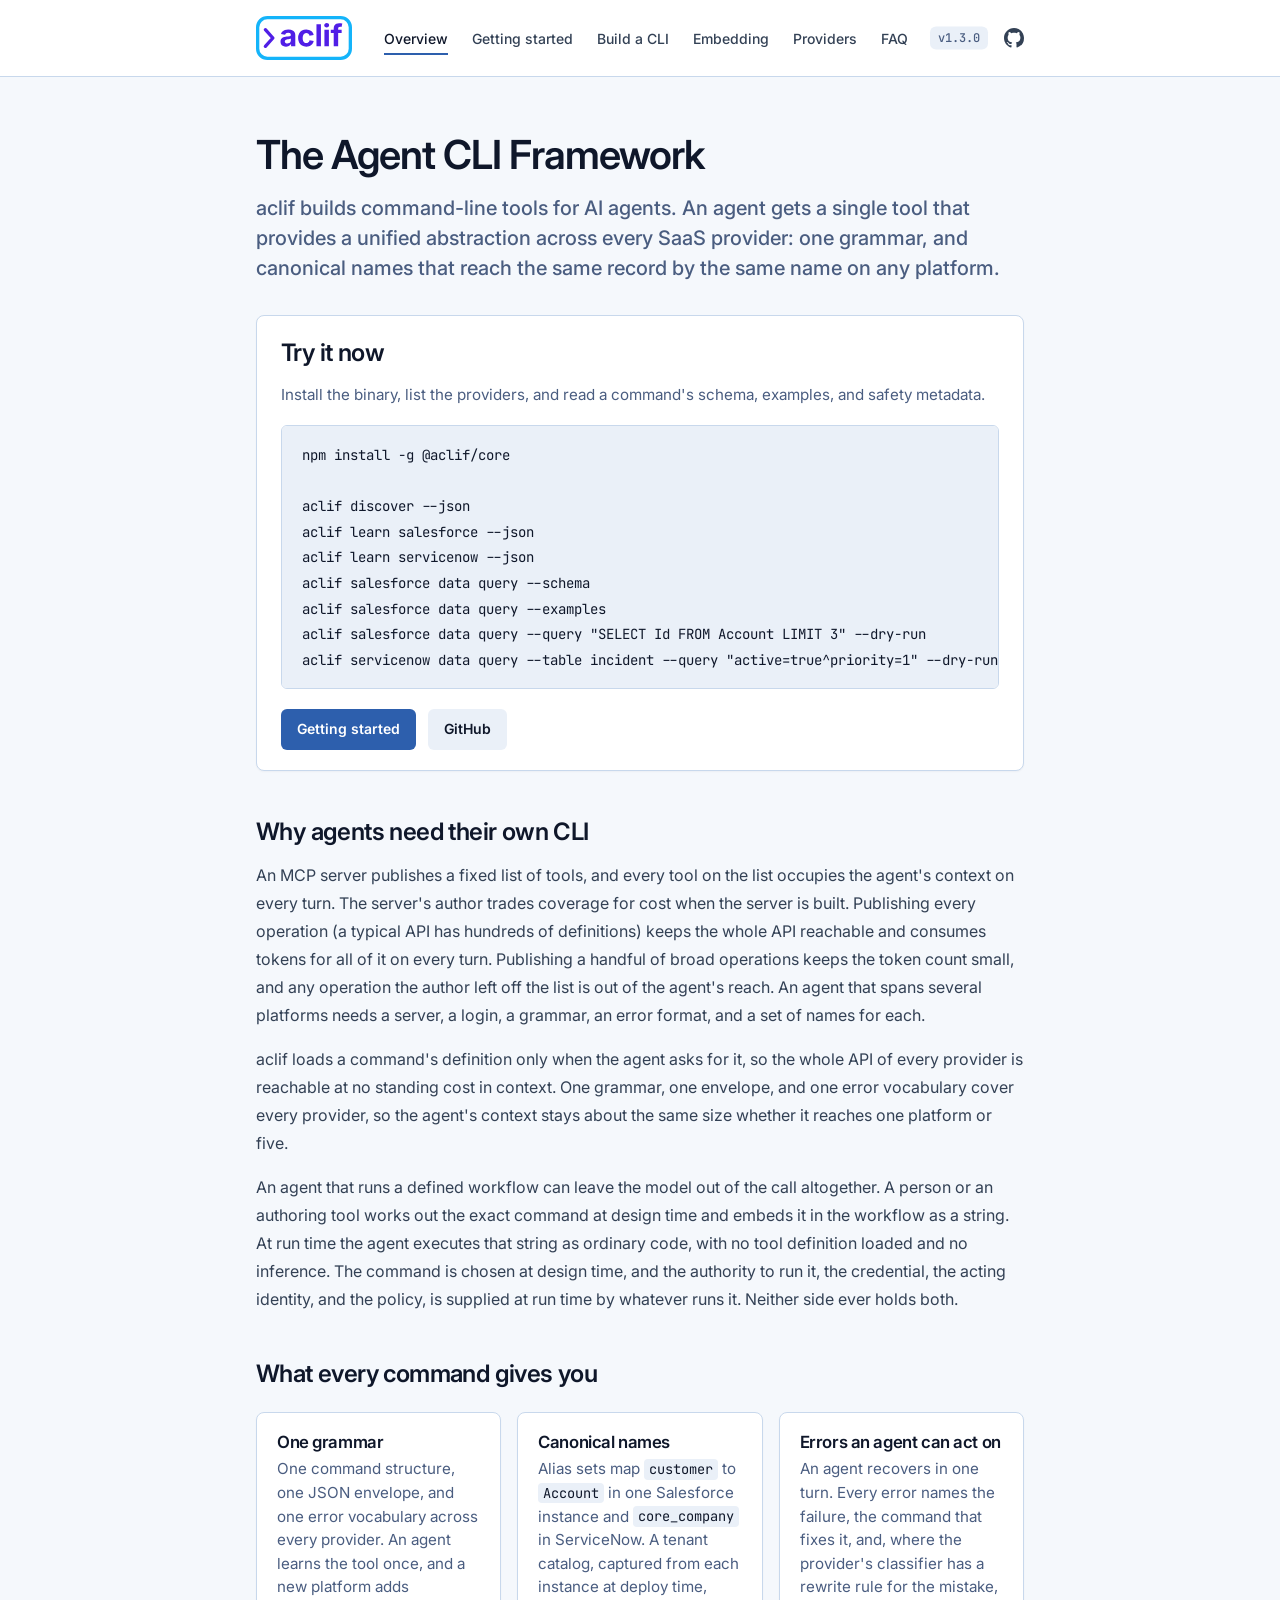
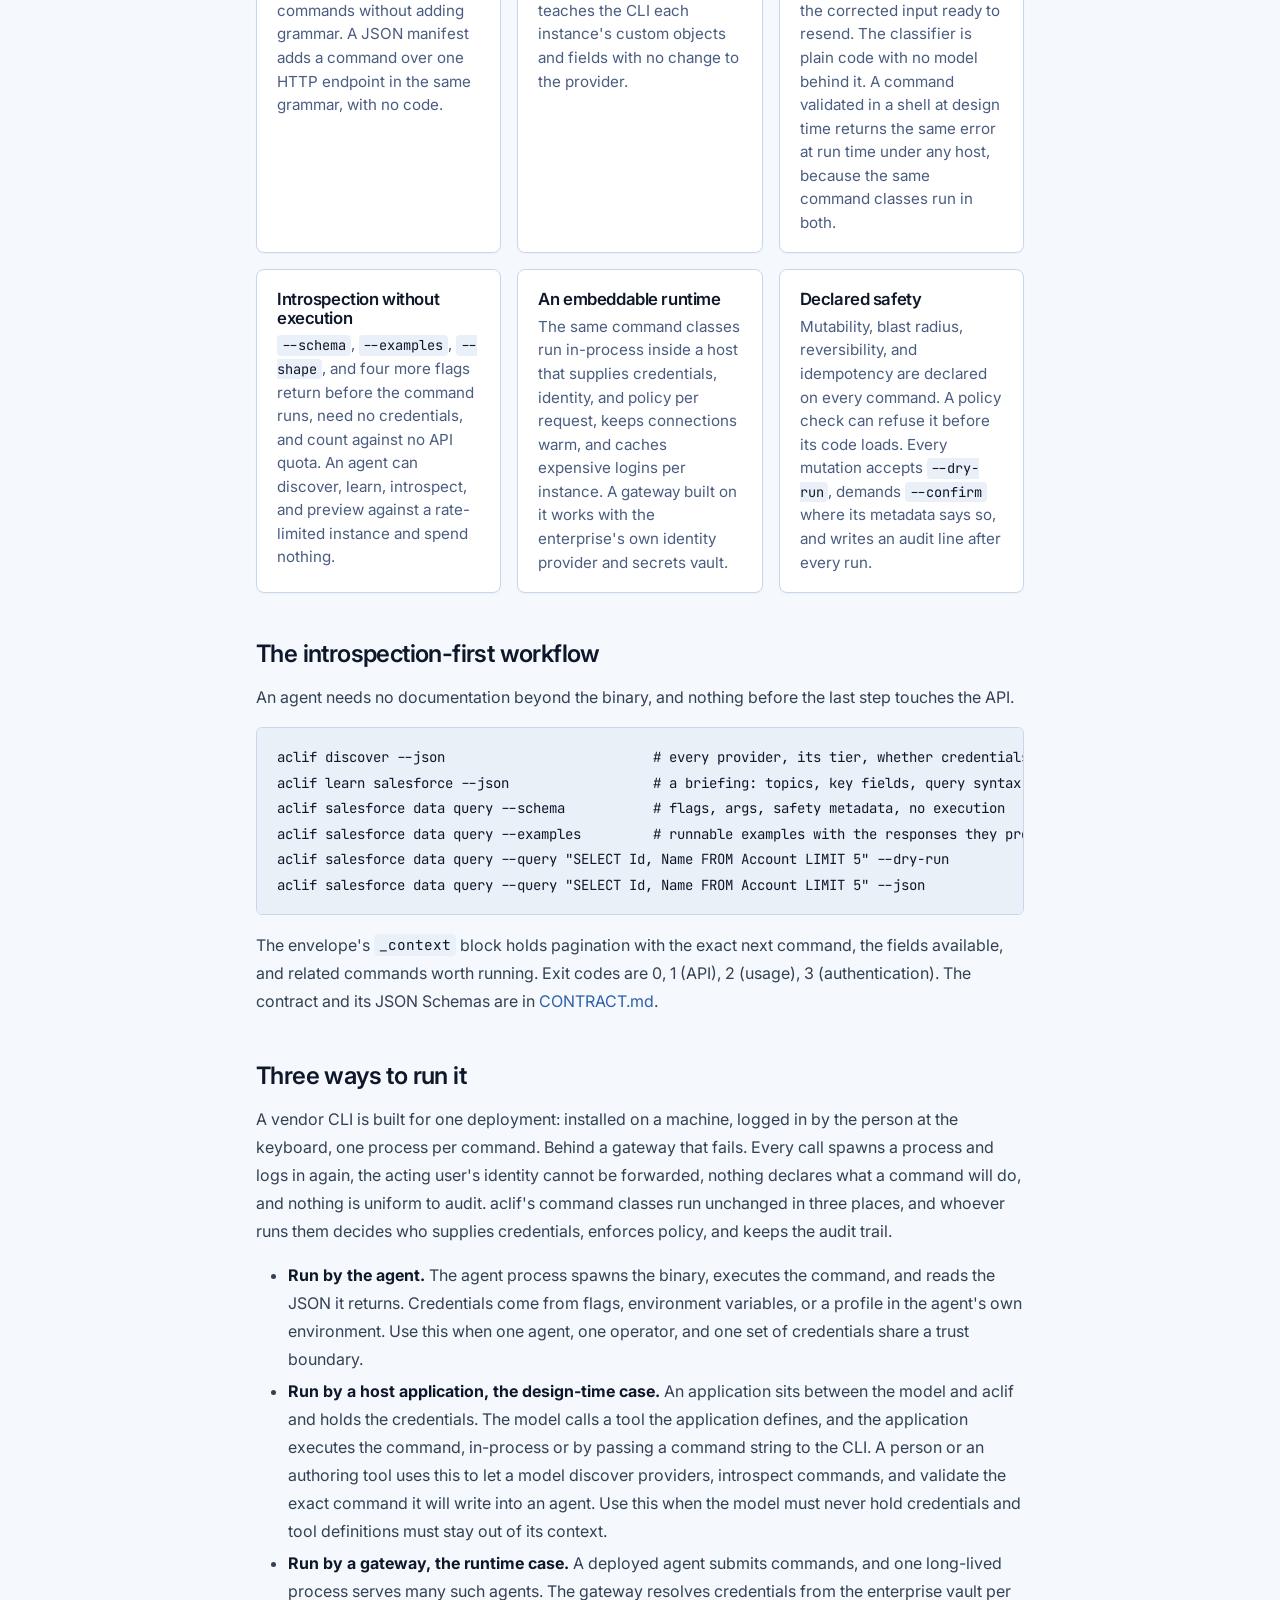
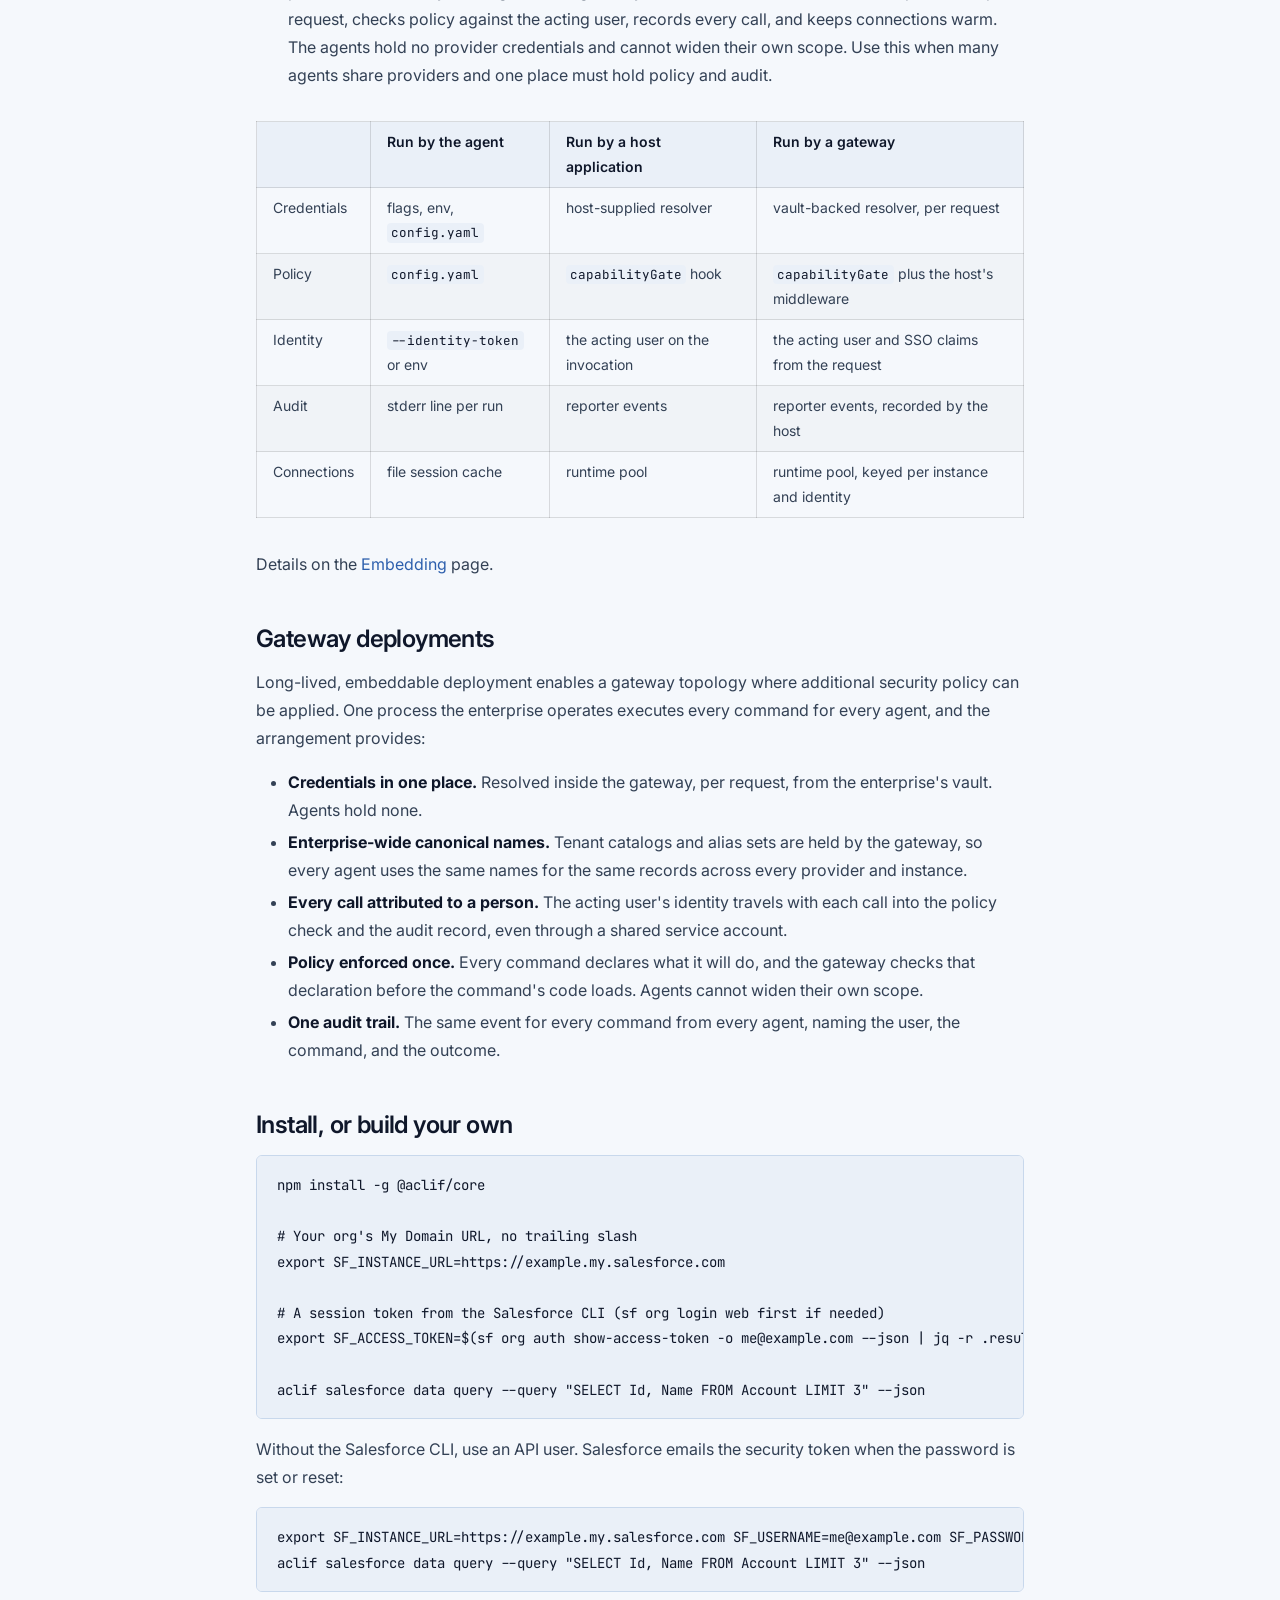
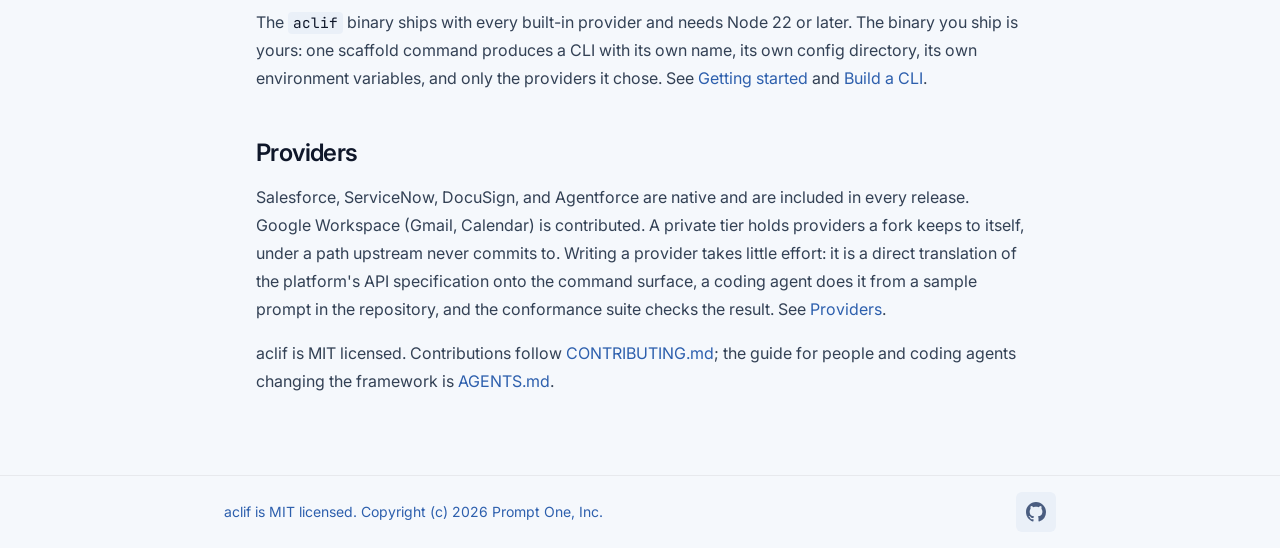
==== commit ea5619fd: "Site content." ====
--- a/index.html
+++ b/index.html
@@ -14,6 +14,20 @@
 </script>
 <title>aclif, the Agent CLI Framework</title>
 <meta name="description" content="aclif is a framework for building command-line tools that AI agents use to reach SaaS platforms: one grammar, self-describing commands, declared safety metadata, and a runtime that runs the same commands from a shell, in a tool call, or behind a gateway.">
+<link rel="canonical" href="https://www.aclif.ai/">
+<meta property="og:type" content="website">
+<meta property="og:site_name" content="aclif">
+<meta property="og:url" content="https://www.aclif.ai/">
+<meta property="og:title" content="aclif, the Agent CLI Framework">
+<meta property="og:description" content="An open source, MIT-licensed framework for building command-line tools that AI agents use to reach SaaS platforms: one grammar, self-describing commands, declared safety metadata, and a runtime that runs the same commands from a shell, in a tool call, or behind a gateway.">
+<meta property="og:image" content="https://www.aclif.ai/img/aclif-logo@2x.png">
+<meta property="og:image:width" content="696">
+<meta property="og:image:height" content="320">
+<meta property="og:image:alt" content="aclif, the Agent CLI Framework">
+<meta name="twitter:card" content="summary">
+<meta name="twitter:title" content="aclif, the Agent CLI Framework">
+<meta name="twitter:description" content="An open source framework for building command-line tools that AI agents use to reach SaaS platforms.">
+<meta name="twitter:image" content="https://www.aclif.ai/img/aclif-logo@2x.png">
 <link rel="preconnect" href="https://fonts.googleapis.com">
 <link rel="preconnect" href="https://fonts.gstatic.com" crossorigin>
 <link rel="stylesheet" href="https://fonts.googleapis.com/css2?family=Inter:wght@400;500;600;700&family=JetBrains+Mono:wght@400;500&display=swap">
@@ -30,6 +44,7 @@
       <a href="embedding.html">Embedding</a>
       <a href="providers.html">Providers</a>
       <a href="faq.html">FAQ</a>
+      <a class="ver" href="https://github.com/agent-cli-framework/aclif/releases" title="Releases">v1.3.0</a>
       <a class="gh" href="https://github.com/agent-cli-framework/aclif" aria-label="aclif on GitHub" title="GitHub"><svg viewBox="0 0 16 16" width="20" height="20" aria-hidden="true"><path fill="currentColor" d="M8 0C3.58 0 0 3.58 0 8c0 3.54 2.29 6.53 5.47 7.59.4.07.55-.17.55-.38 0-.19-.01-.82-.01-1.49-2.01.37-2.53-.49-2.69-.94-.09-.23-.48-.94-.82-1.13-.28-.15-.68-.52-.01-.53.63-.01 1.08.58 1.23.82.72 1.21 1.87.87 2.33.66.07-.52.28-.87.51-1.07-1.78-.2-3.64-.89-3.64-3.95 0-.87.31-1.59.82-2.15-.08-.2-.36-1.02.08-2.12 0 0 .67-.21 2.2.82.64-.18 1.32-.27 2-.27.68 0 1.36.09 2 .27 1.53-1.04 2.2-.82 2.2-.82.44 1.1.16 1.92.08 2.12.51.56.82 1.27.82 2.15 0 3.07-1.87 3.75-3.65 3.95.29.25.54.73.54 1.48 0 1.07-.01 1.93-.01 2.2 0 .21.15.46.55.38A8.01 8.01 0 0 0 16 8c0-4.42-3.58-8-8-8z"/></svg></a>
     </nav>
   </div>
@@ -43,13 +58,41 @@
 canonical names that reach the same record by the same name
 on any platform.</p>
 
+<section class="try">
+<h2>Try it now</h2>
+
+<p>Install the binary, list the providers, and read a
+command's schema, examples, and safety metadata.</p>
+
+<pre><code>npm install -g @aclif/core
+
+aclif discover --json
+aclif learn salesforce --json
+aclif learn servicenow --json
+aclif salesforce data query --schema
+aclif salesforce data query --examples
+aclif salesforce data query --query "SELECT Id FROM Account LIMIT 3" --dry-run
+aclif servicenow data query --table incident --query "active=true^priority=1" --dry-run</code></pre>
+
+<p class="actions">
+<a class="button" href="getting-started.html">Getting started</a>
+<a class="button secondary" href="https://github.com/agent-cli-framework/aclif">GitHub</a>
+</p>
+</section>
+
 <h2>Why agents need their own CLI</h2>
 
 <p>An MCP server publishes a fixed list of tools, and every
 tool on the list occupies the agent's context on every turn.
 The server's author trades coverage for cost when the server
-is built, and an agent that spans several platforms needs a
-server, a login, and a grammar for each platform.</p>
+is built. Publishing every operation (a typical API has
+hundreds of definitions) keeps the whole API reachable and
+consumes tokens for all of it on every turn. Publishing a
+handful of broad operations keeps the token count small, and
+any operation the author left off the list is out of the
+agent's reach. An agent that spans several platforms needs a
+server, a login, a grammar, an error format, and a set of
+names for each.</p>
 
 <p>aclif loads a command's definition only when the agent
 asks for it, so the whole API of every provider is reachable
@@ -67,7 +110,6 @@
 the authority to run it, the credential, the acting
 identity, and the policy, is supplied at run time by
 whatever runs it. Neither side ever holds both.</p>
-
 <h2>What every command gives you</h2>
 
 <div class="cards">
@@ -295,5 +337,14 @@
     <a class="gh-button" href="https://github.com/agent-cli-framework/aclif" aria-label="aclif on GitHub" title="github.com/agent-cli-framework/aclif"><svg viewBox="0 0 16 16" width="20" height="20" aria-hidden="true"><path fill="currentColor" d="M8 0C3.58 0 0 3.58 0 8c0 3.54 2.29 6.53 5.47 7.59.4.07.55-.17.55-.38 0-.19-.01-.82-.01-1.49-2.01.37-2.53-.49-2.69-.94-.09-.23-.48-.94-.82-1.13-.28-.15-.68-.52-.01-.53.63-.01 1.08.58 1.23.82.72 1.21 1.87.87 2.33.66.07-.52.28-.87.51-1.07-1.78-.2-3.64-.89-3.64-3.95 0-.87.31-1.59.82-2.15-.08-.2-.36-1.02.08-2.12 0 0 .67-.21 2.2.82.64-.18 1.32-.27 2-.27.68 0 1.36.09 2 .27 1.53-1.04 2.2-.82 2.2-.82.44 1.1.16 1.92.08 2.12.51.56.82 1.27.82 2.15 0 3.07-1.87 3.75-3.65 3.95.29.25.54.73.54 1.48 0 1.07-.01 1.93-.01 2.2 0 .21.15.46.55.38A8.01 8.01 0 0 0 16 8c0-4.42-3.58-8-8-8z"/></svg></a>
   </div>
 </footer>
+<script>
+  fetch('https://registry.npmjs.org/@aclif/core/latest')
+    .then(function (r) { return r.ok ? r.json() : null; })
+    .then(function (pkg) {
+      var el = document.querySelector('header.site a.ver');
+      if (pkg && pkg.version && el) { el.textContent = 'v' + pkg.version; }
+    })
+    .catch(function () {});
+</script>
 </body>
 </html>
--- a/styles.css
+++ b/styles.css
@@ -84,7 +84,7 @@
   flex-wrap: wrap;
   justify-content: center;
   gap: 0.4rem 1.5rem;
-  padding-right: calc(20px + 2rem);
+  padding-right: calc(20px + 2rem + 4rem);
 }
 header.site nav a {
   position: relative;
@@ -113,6 +113,44 @@
 header.site nav a.gh::after { display: none; }
 header.site nav a.gh:hover { color: var(--accent100); }
 header.site nav a.gh svg { display: block; }
+header.site nav a.ver {
+  position: absolute; right: calc(20px + 1rem); top: 50%; transform: translateY(-50%);
+  font-family: var(--mono); font-size: 0.75rem; font-weight: 500;
+  color: var(--fg300); background: var(--bg300);
+  padding: 0.15rem 0.5rem; border-radius: var(--radius-md);
+}
+header.site nav a.ver::after { display: none; }
+header.site nav a.ver:hover { color: var(--accent100); }
+
+/* Hero: install line and primary actions under the lede */
+.hero { margin: 1.5rem 0 2rem; }
+.hero pre { margin: 0 0 1rem; }
+.hero .actions { display: flex; flex-wrap: wrap; gap: 0.75rem; margin: 0; }
+a.button {
+  display: inline-flex; align-items: center;
+  padding: 0.5rem 1rem; border-radius: var(--radius-md);
+  background: var(--accent100); color: #fff;
+  font-size: 0.875rem; font-weight: 600; text-decoration: none;
+  transition: background 150ms ease;
+}
+a.button:hover { background: var(--accent200); }
+main a.button:hover { text-decoration: none; }
+a.button.secondary { background: var(--bg300); color: var(--fg100); }
+a.button.secondary:hover { background: var(--bg400); }
+
+/* Try it now: full-width panel between the lede and the Why prose */
+.try {
+  background: var(--bg200);
+  border: 1px solid var(--bg400);
+  border-radius: var(--radius-xl);
+  box-shadow: var(--shadow-card);
+  padding: 1.5rem 1.5rem 1.25rem;
+  margin: 2rem 0 0;
+}
+.try h2 { margin-top: 0; }
+.try p { margin: 0.75rem 0; font-size: 0.95rem; color: var(--fg300); }
+.try pre { margin: 1rem 0; }
+.try .actions { display: flex; flex-wrap: wrap; gap: 0.75rem; margin: 1.25rem 0 0; }
 
 /* Prose: the site's Article shell */
 main {
